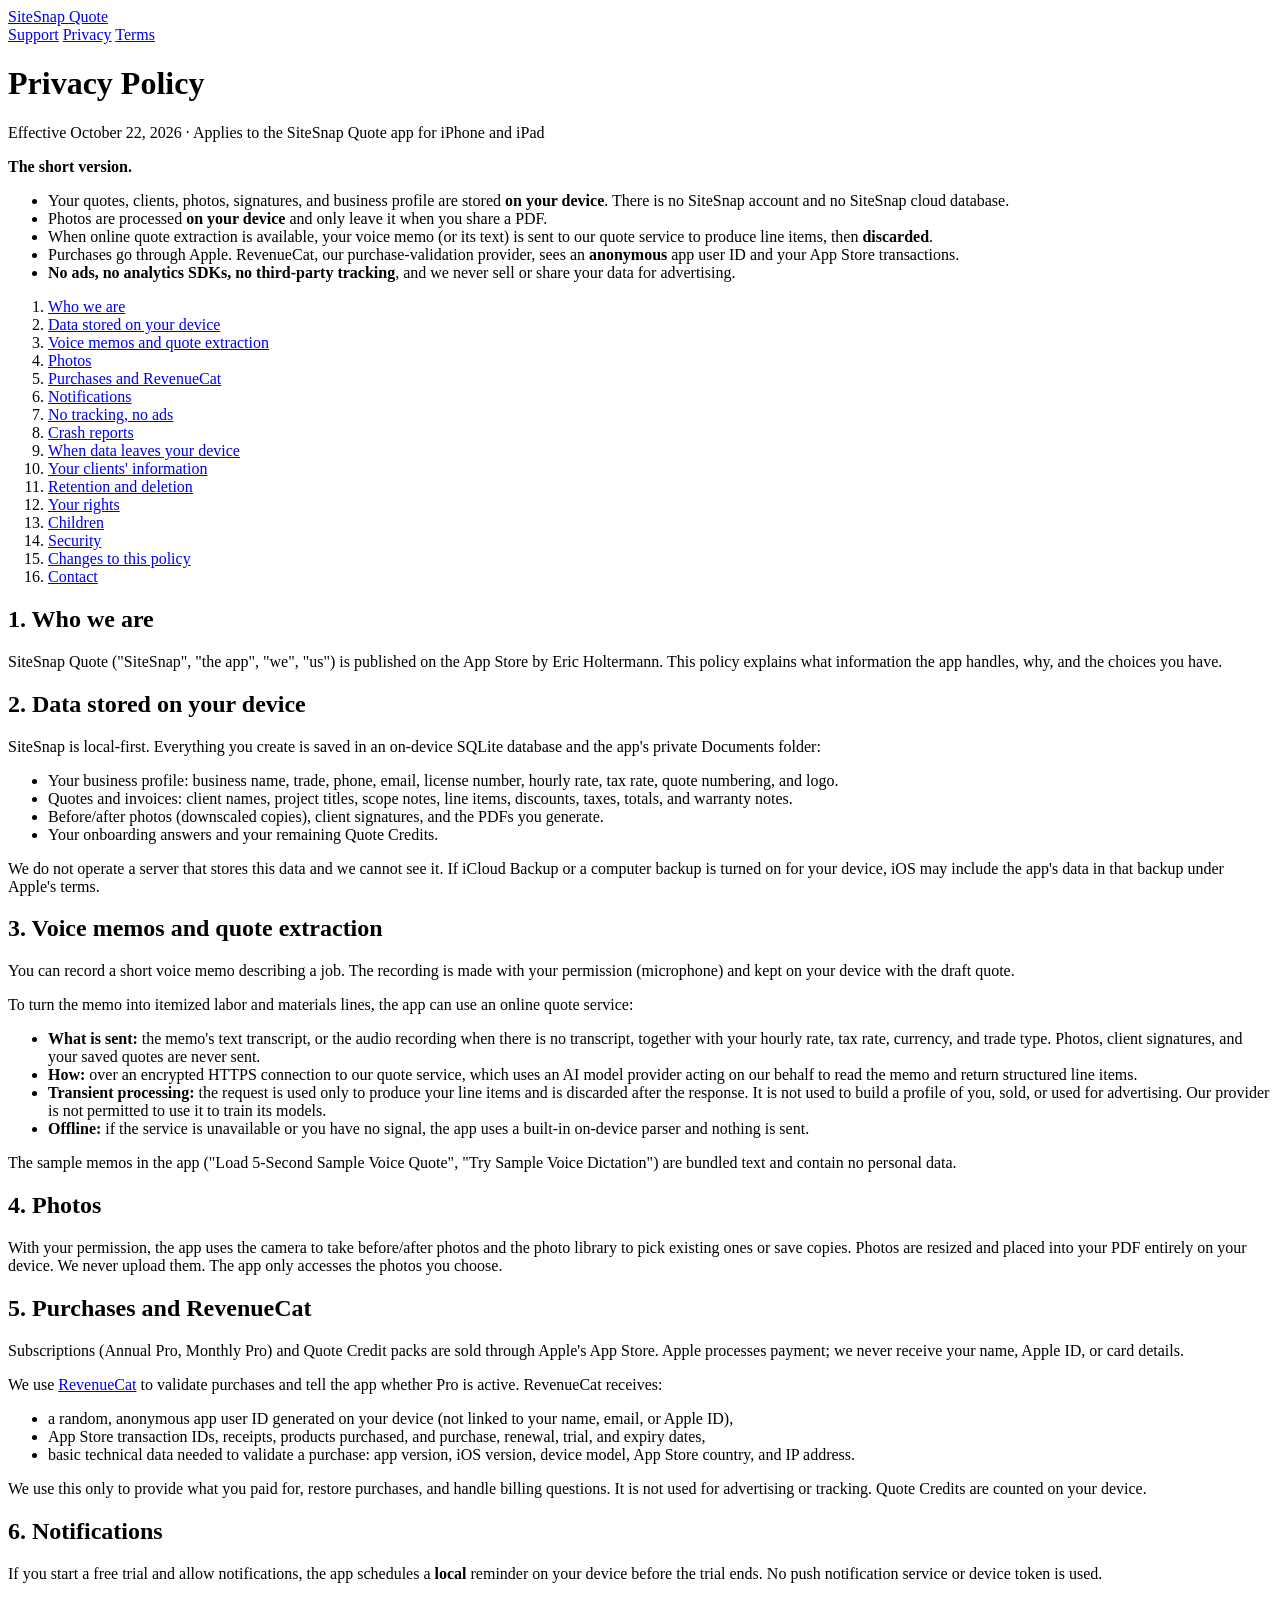
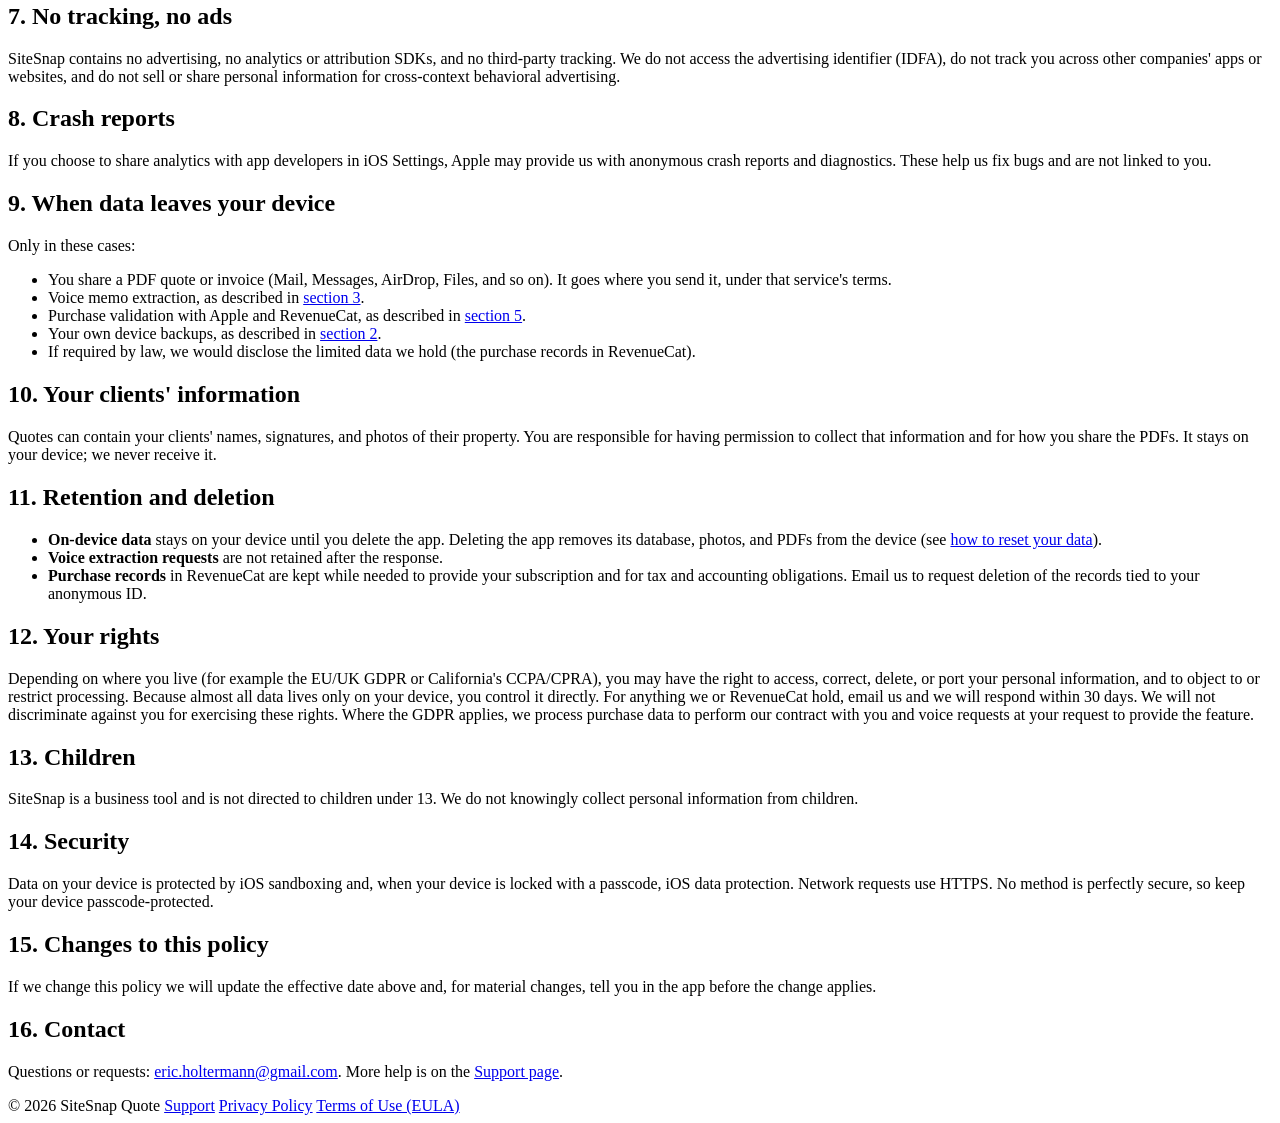
==== privacy.html @ cf305031 "Add files via upload" ====
<!doctype html>
<html lang="en">
<head>
  <meta charset="utf-8">
  <meta name="viewport" content="width=device-width, initial-scale=1, viewport-fit=cover">
  <title>Privacy Policy · SiteSnap Quote</title>
  <meta name="description" content="How SiteSnap Quote handles your quotes, photos, voice memos, and purchases. Local-first, no tracking.">
  <link rel="stylesheet" href="style.css">
</head>
<body>
  <header class="top">
    <div class="wrap">
      <a class="brand" href="index.html">SiteSnap <span>Quote</span></a>
      <nav aria-label="Site">
        <a href="support.html">Support</a>
        <a href="privacy.html" aria-current="page">Privacy</a>
        <a href="terms.html">Terms</a>
      </nav>
    </div>
  </header>

  <main class="wrap">
    <h1>Privacy Policy</h1>
    <p class="meta">Effective October 22, 2026 · Applies to the SiteSnap Quote app for iPhone and iPad</p>

    <div class="card">
      <strong>The short version.</strong>
      <ul>
        <li>Your quotes, clients, photos, signatures, and business profile are stored <strong>on your device</strong>. There is no SiteSnap account and no SiteSnap cloud database.</li>
        <li>Photos are processed <strong>on your device</strong> and only leave it when you share a PDF.</li>
        <li>When online quote extraction is available, your voice memo (or its text) is sent to our quote service to produce line items, then <strong>discarded</strong>.</li>
        <li>Purchases go through Apple. RevenueCat, our purchase-validation provider, sees an <strong>anonymous</strong> app user ID and your App Store transactions.</li>
        <li><strong>No ads, no analytics SDKs, no third-party tracking</strong>, and we never sell or share your data for advertising.</li>
      </ul>
    </div>

    <nav class="card toc" aria-label="Contents">
      <ol>
        <li><a href="#who">Who we are</a></li>
        <li><a href="#device">Data stored on your device</a></li>
        <li><a href="#voice">Voice memos and quote extraction</a></li>
        <li><a href="#photos">Photos</a></li>
        <li><a href="#purchases">Purchases and RevenueCat</a></li>
        <li><a href="#notifications">Notifications</a></li>
        <li><a href="#tracking">No tracking, no ads</a></li>
        <li><a href="#crash">Crash reports</a></li>
        <li><a href="#sharing">When data leaves your device</a></li>
        <li><a href="#clients">Your clients' information</a></li>
        <li><a href="#retention">Retention and deletion</a></li>
        <li><a href="#rights">Your rights</a></li>
        <li><a href="#children">Children</a></li>
        <li><a href="#security">Security</a></li>
        <li><a href="#changes">Changes to this policy</a></li>
        <li><a href="#contact">Contact</a></li>
      </ol>
    </nav>

    <h2 id="who">1. Who we are</h2>
    <p>SiteSnap Quote ("SiteSnap", "the app", "we", "us") is published on the App Store by Eric Holtermann. This policy explains what information the app handles, why, and the choices you have.</p>

    <h2 id="device">2. Data stored on your device</h2>
    <p>SiteSnap is local-first. Everything you create is saved in an on-device SQLite database and the app's private Documents folder:</p>
    <ul>
      <li>Your business profile: business name, trade, phone, email, license number, hourly rate, tax rate, quote numbering, and logo.</li>
      <li>Quotes and invoices: client names, project titles, scope notes, line items, discounts, taxes, totals, and warranty notes.</li>
      <li>Before/after photos (downscaled copies), client signatures, and the PDFs you generate.</li>
      <li>Your onboarding answers and your remaining Quote Credits.</li>
    </ul>
    <p>We do not operate a server that stores this data and we cannot see it. If iCloud Backup or a computer backup is turned on for your device, iOS may include the app's data in that backup under Apple's terms.</p>

    <h2 id="voice">3. Voice memos and quote extraction</h2>
    <p>You can record a short voice memo describing a job. The recording is made with your permission (microphone) and kept on your device with the draft quote.</p>
    <p>To turn the memo into itemized labor and materials lines, the app can use an online quote service:</p>
    <ul>
      <li><strong>What is sent:</strong> the memo's text transcript, or the audio recording when there is no transcript, together with your hourly rate, tax rate, currency, and trade type. Photos, client signatures, and your saved quotes are never sent.</li>
      <li><strong>How:</strong> over an encrypted HTTPS connection to our quote service, which uses an AI model provider acting on our behalf to read the memo and return structured line items.</li>
      <li><strong>Transient processing:</strong> the request is used only to produce your line items and is discarded after the response. It is not used to build a profile of you, sold, or used for advertising. Our provider is not permitted to use it to train its models.</li>
      <li><strong>Offline:</strong> if the service is unavailable or you have no signal, the app uses a built-in on-device parser and nothing is sent.</li>
    </ul>
    <p>The sample memos in the app ("Load 5-Second Sample Voice Quote", "Try Sample Voice Dictation") are bundled text and contain no personal data.</p>

    <h2 id="photos">4. Photos</h2>
    <p>With your permission, the app uses the camera to take before/after photos and the photo library to pick existing ones or save copies. Photos are resized and placed into your PDF entirely on your device. We never upload them. The app only accesses the photos you choose.</p>

    <h2 id="purchases">5. Purchases and RevenueCat</h2>
    <p>Subscriptions (Annual Pro, Monthly Pro) and Quote Credit packs are sold through Apple's App Store. Apple processes payment; we never receive your name, Apple ID, or card details.</p>
    <p>We use <a href="https://www.revenuecat.com/privacy">RevenueCat</a> to validate purchases and tell the app whether Pro is active. RevenueCat receives:</p>
    <ul>
      <li>a random, anonymous app user ID generated on your device (not linked to your name, email, or Apple ID),</li>
      <li>App Store transaction IDs, receipts, products purchased, and purchase, renewal, trial, and expiry dates,</li>
      <li>basic technical data needed to validate a purchase: app version, iOS version, device model, App Store country, and IP address.</li>
    </ul>
    <p>We use this only to provide what you paid for, restore purchases, and handle billing questions. It is not used for advertising or tracking. Quote Credits are counted on your device.</p>

    <h2 id="notifications">6. Notifications</h2>
    <p>If you start a free trial and allow notifications, the app schedules a <strong>local</strong> reminder on your device before the trial ends. No push notification service or device token is used.</p>

    <h2 id="tracking">7. No tracking, no ads</h2>
    <p>SiteSnap contains no advertising, no analytics or attribution SDKs, and no third-party tracking. We do not access the advertising identifier (IDFA), do not track you across other companies' apps or websites, and do not sell or share personal information for cross-context behavioral advertising.</p>

    <h2 id="crash">8. Crash reports</h2>
    <p>If you choose to share analytics with app developers in iOS Settings, Apple may provide us with anonymous crash reports and diagnostics. These help us fix bugs and are not linked to you.</p>

    <h2 id="sharing">9. When data leaves your device</h2>
    <p>Only in these cases:</p>
    <ul>
      <li>You share a PDF quote or invoice (Mail, Messages, AirDrop, Files, and so on). It goes where you send it, under that service's terms.</li>
      <li>Voice memo extraction, as described in <a href="#voice">section 3</a>.</li>
      <li>Purchase validation with Apple and RevenueCat, as described in <a href="#purchases">section 5</a>.</li>
      <li>Your own device backups, as described in <a href="#device">section 2</a>.</li>
      <li>If required by law, we would disclose the limited data we hold (the purchase records in RevenueCat).</li>
    </ul>

    <h2 id="clients">10. Your clients' information</h2>
    <p>Quotes can contain your clients' names, signatures, and photos of their property. You are responsible for having permission to collect that information and for how you share the PDFs. It stays on your device; we never receive it.</p>

    <h2 id="retention">11. Retention and deletion</h2>
    <ul>
      <li><strong>On-device data</strong> stays on your device until you delete the app. Deleting the app removes its database, photos, and PDFs from the device (see <a href="support.html#reset">how to reset your data</a>).</li>
      <li><strong>Voice extraction requests</strong> are not retained after the response.</li>
      <li><strong>Purchase records</strong> in RevenueCat are kept while needed to provide your subscription and for tax and accounting obligations. Email us to request deletion of the records tied to your anonymous ID.</li>
    </ul>

    <h2 id="rights">12. Your rights</h2>
    <p>Depending on where you live (for example the EU/UK GDPR or California's CCPA/CPRA), you may have the right to access, correct, delete, or port your personal information, and to object to or restrict processing. Because almost all data lives only on your device, you control it directly. For anything we or RevenueCat hold, email us and we will respond within 30 days. We will not discriminate against you for exercising these rights. Where the GDPR applies, we process purchase data to perform our contract with you and voice requests at your request to provide the feature.</p>

    <h2 id="children">13. Children</h2>
    <p>SiteSnap is a business tool and is not directed to children under 13. We do not knowingly collect personal information from children.</p>

    <h2 id="security">14. Security</h2>
    <p>Data on your device is protected by iOS sandboxing and, when your device is locked with a passcode, iOS data protection. Network requests use HTTPS. No method is perfectly secure, so keep your device passcode-protected.</p>

    <h2 id="changes">15. Changes to this policy</h2>
    <p>If we change this policy we will update the effective date above and, for material changes, tell you in the app before the change applies.</p>

    <h2 id="contact">16. Contact</h2>
    <p>Questions or requests: <a href="mailto:eric.holtermann@gmail.com">eric.holtermann@gmail.com</a>. More help is on the <a href="support.html">Support page</a>.</p>
  </main>

  <footer>
    <div class="wrap links">
      <span>© 2026 SiteSnap Quote</span>
      <a href="support.html">Support</a>
      <a href="privacy.html">Privacy Policy</a>
      <a href="terms.html">Terms of Use (EULA)</a>
    </div>
  </footer>
</body>
</html>
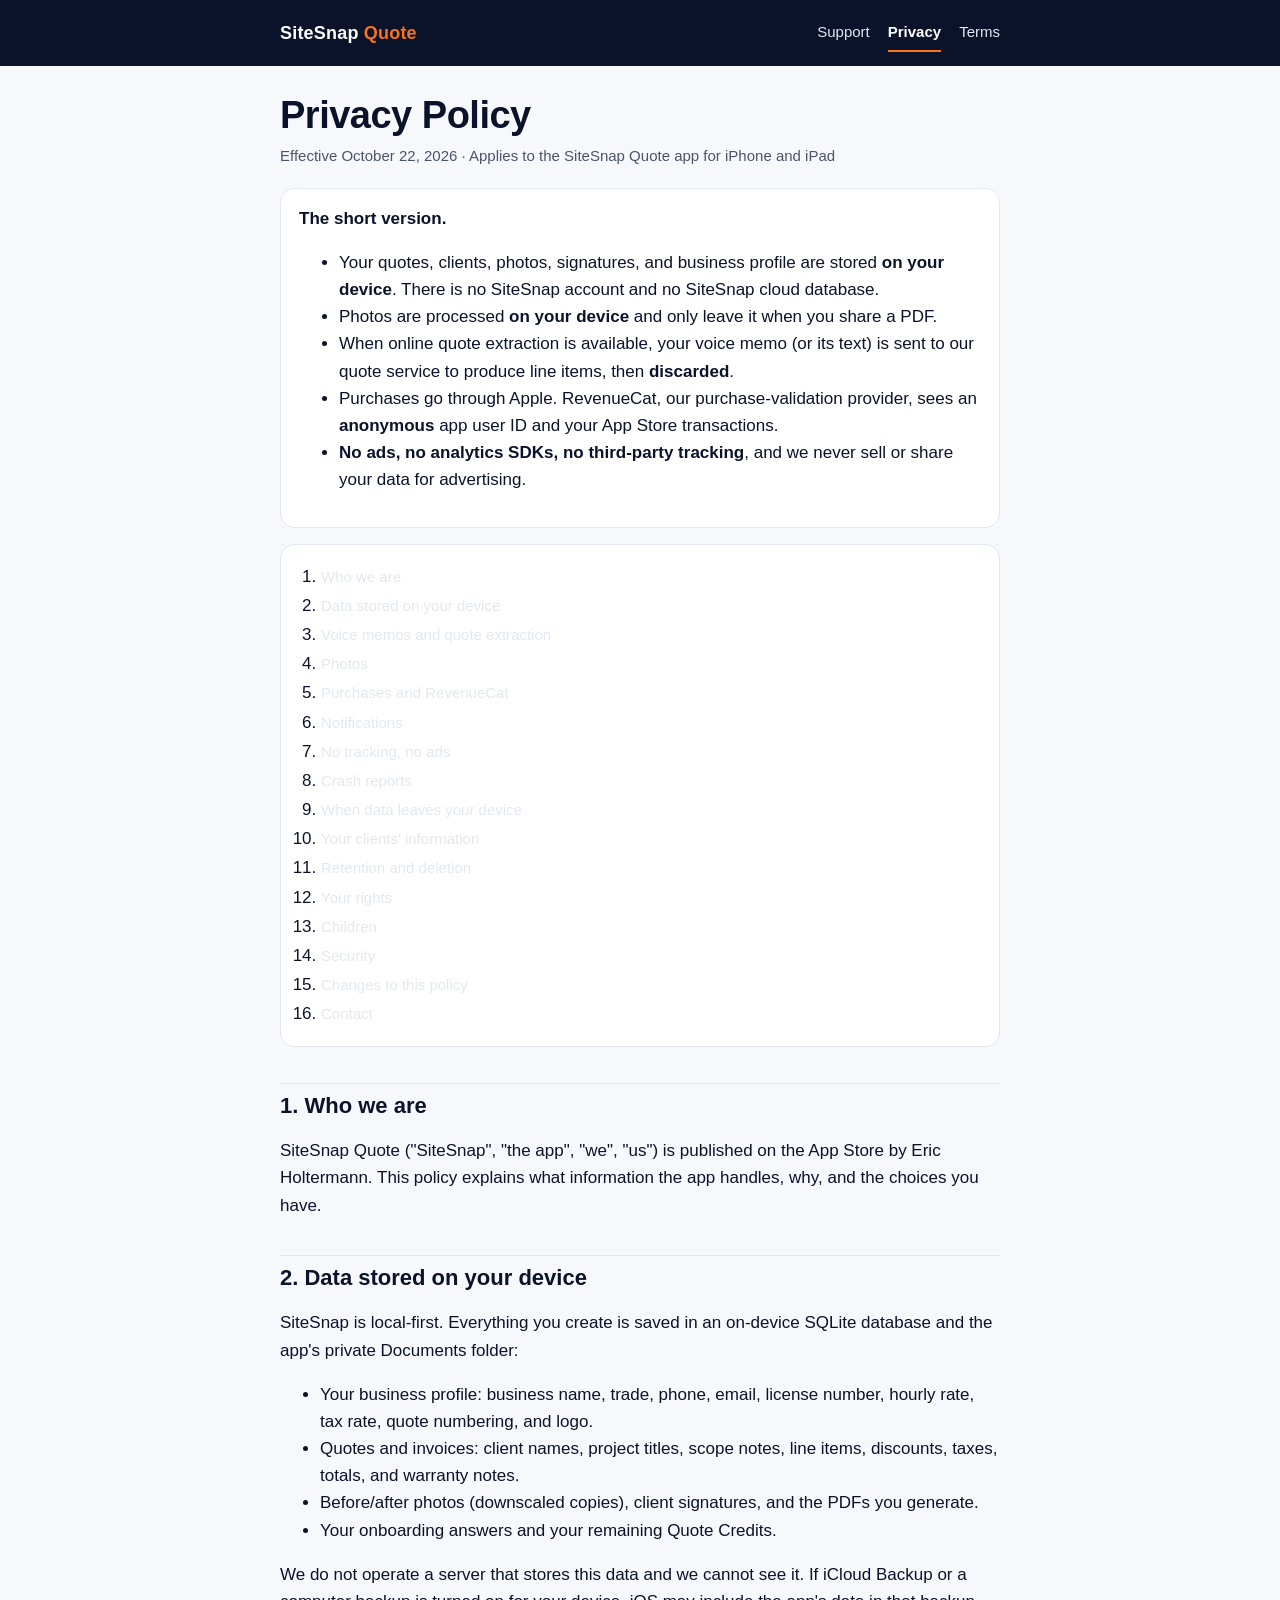
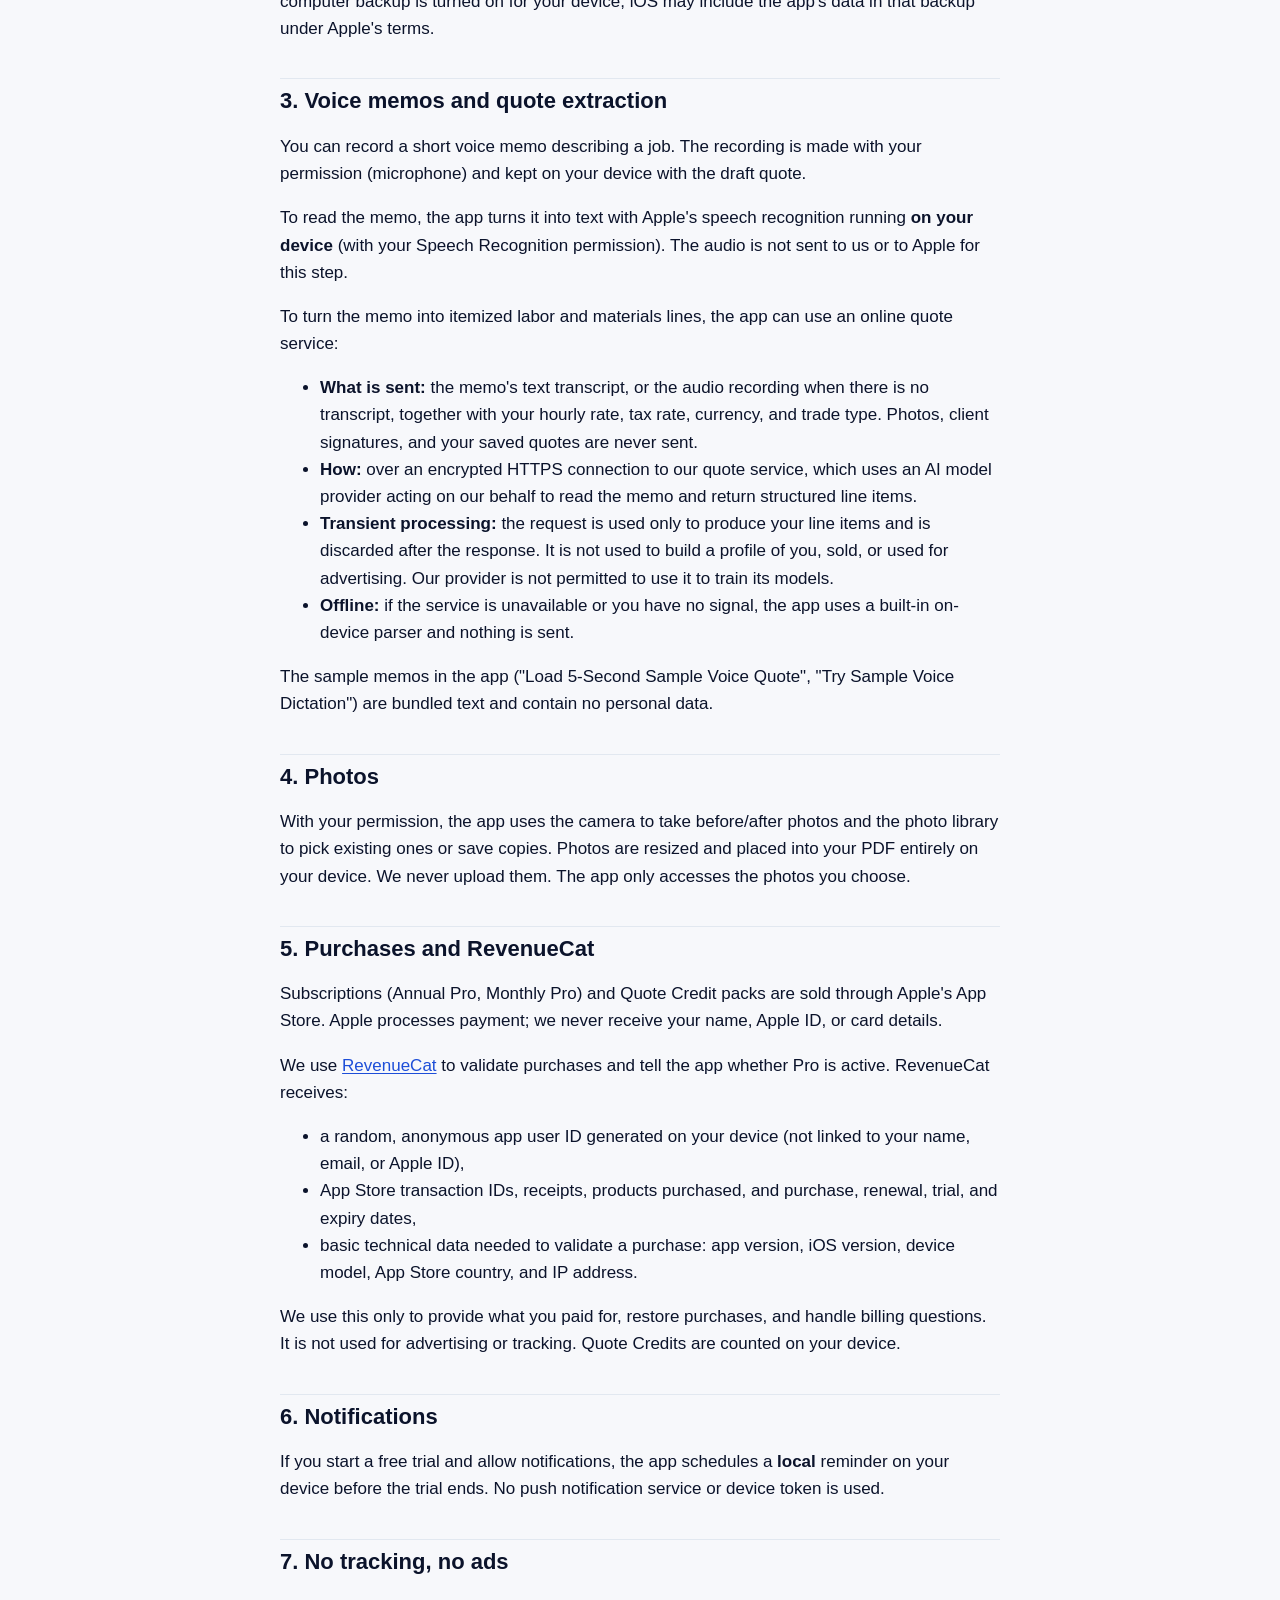
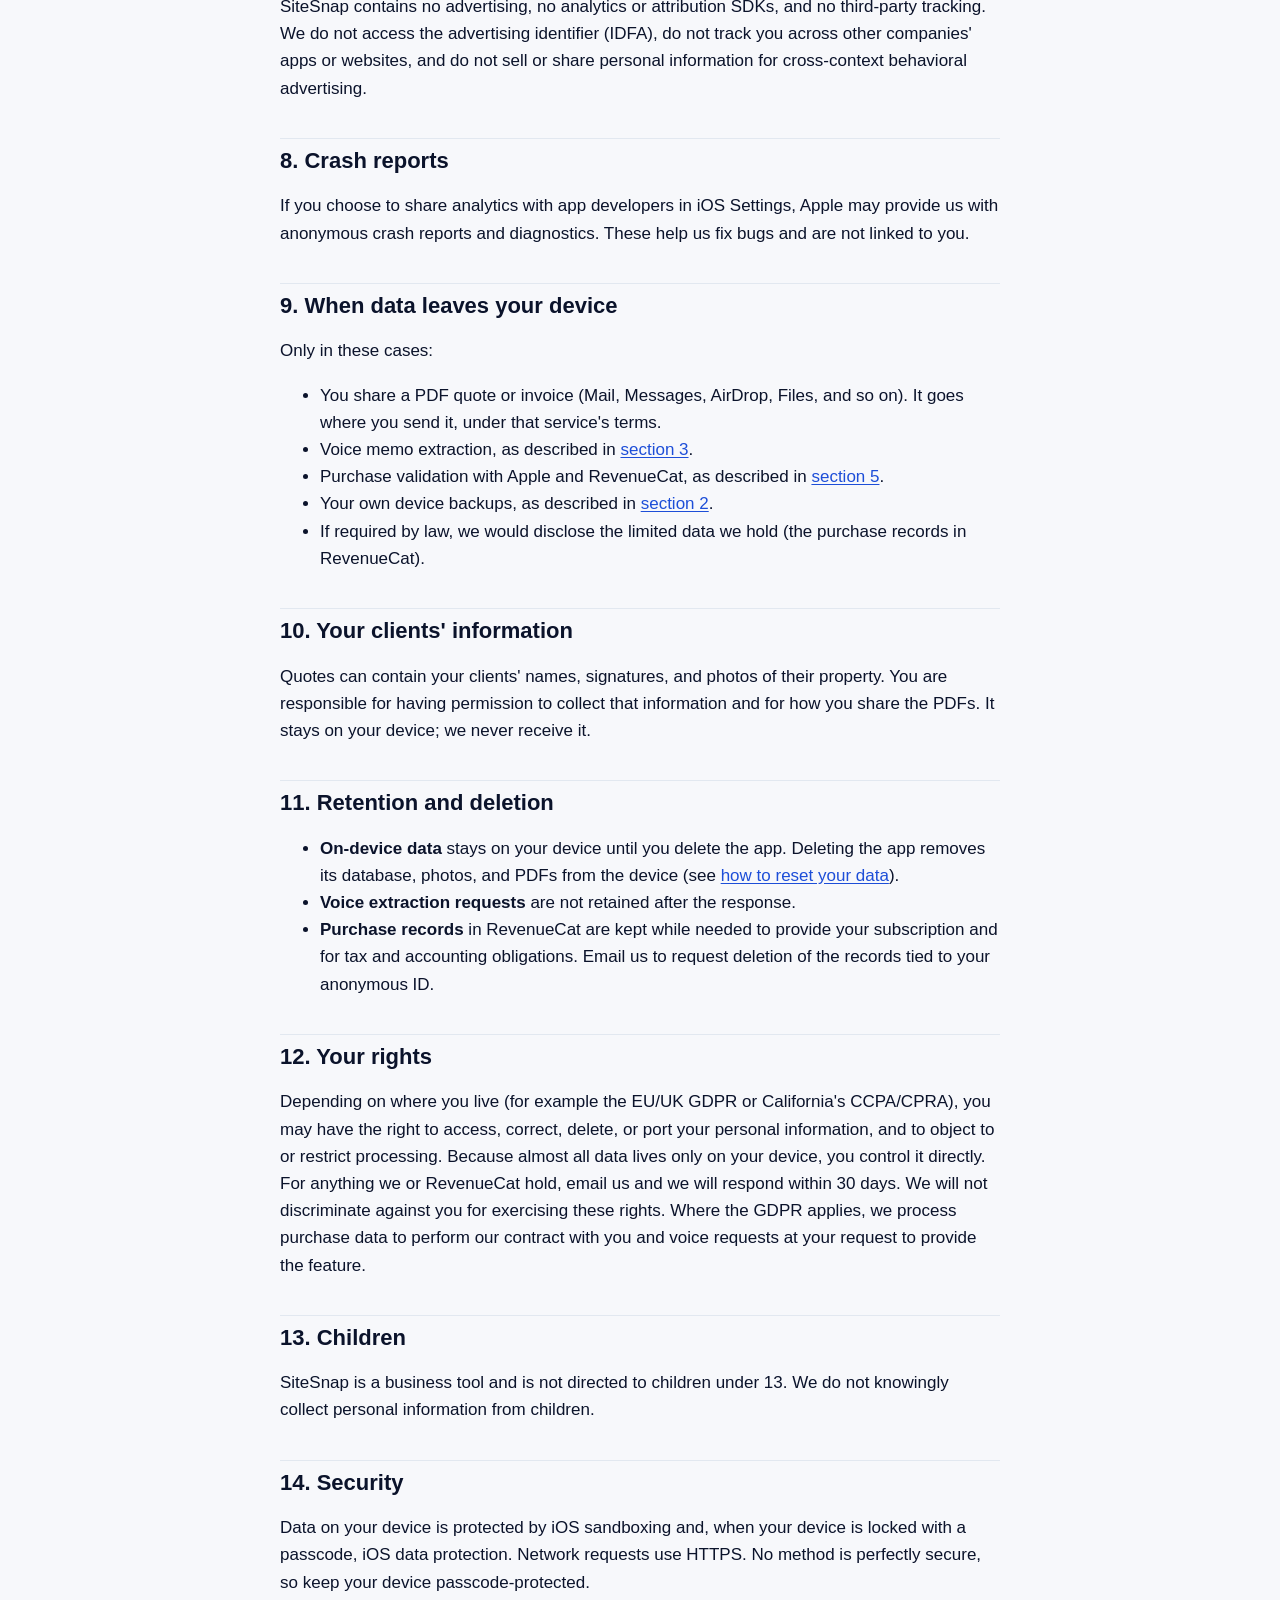
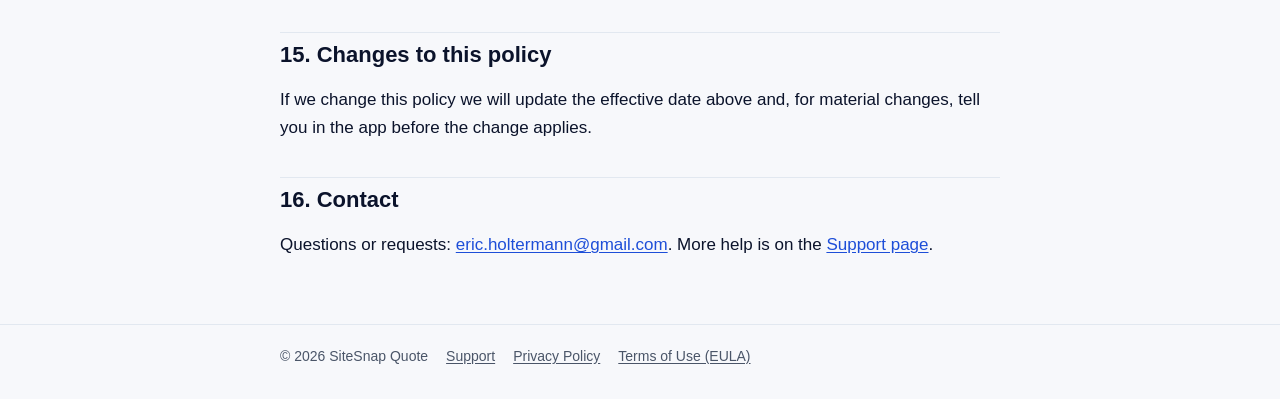
==== commit c51e3a65: "Privacy: voice memos are transcribed on device Co-Authored-By: Claude Opus 5.5 (1M context) <noreply" ====
--- a/privacy.html
+++ b/privacy.html
@@ -70,6 +70,7 @@
 
     <h2 id="voice">3. Voice memos and quote extraction</h2>
     <p>You can record a short voice memo describing a job. The recording is made with your permission (microphone) and kept on your device with the draft quote.</p>
+    <p>To read the memo, the app turns it into text with Apple's speech recognition running <strong>on your device</strong> (with your Speech Recognition permission). The audio is not sent to us or to Apple for this step.</p>
     <p>To turn the memo into itemized labor and materials lines, the app can use an online quote service:</p>
     <ul>
       <li><strong>What is sent:</strong> the memo's text transcript, or the audio recording when there is no transcript, together with your hourly rate, tax rate, currency, and trade type. Photos, client signatures, and your saved quotes are never sent.</li>
--- a/style.css
+++ b/style.css
@@ -0,0 +1,93 @@
+/* SiteSnap Quote legal & support site. Plain CSS, no build step, no trackers. */
+:root {
+  --bg: #f7f8fb;
+  --surface: #ffffff;
+  --ink: #0b132b;
+  --muted: #4a5568;
+  --line: #e2e8f0;
+  --brand: #f97316;
+  --brand-ink: #c2410c;
+  --link: #1d4ed8;
+  --note-bg: #fff7ed;
+  --note-line: #fdba74;
+  color-scheme: light dark;
+}
+@media (prefers-color-scheme: dark) {
+  :root {
+    --bg: #0b132b;
+    --surface: #111b3a;
+    --ink: #f1f5f9;
+    --muted: #b6c2d6;
+    --line: #26335c;
+    --brand: #fb923c;
+    --brand-ink: #fdba74;
+    --link: #93c5fd;
+    --note-bg: #2a1d12;
+    --note-line: #9a4b14;
+  }
+}
+* { box-sizing: border-box; }
+html { -webkit-text-size-adjust: 100%; }
+body {
+  margin: 0;
+  background: var(--bg);
+  color: var(--ink);
+  font: 17px/1.6 -apple-system, BlinkMacSystemFont, "SF Pro Text", "Segoe UI", Roboto, Helvetica, Arial, sans-serif;
+}
+a { color: var(--link); text-underline-offset: 2px; }
+a:focus-visible { outline: 3px solid var(--brand); outline-offset: 2px; border-radius: 4px; }
+.top {
+  background: var(--ink);
+  color: #fff;
+}
+@media (prefers-color-scheme: dark) { .top { background: #060b1a; } }
+.top .wrap { display: flex; flex-wrap: wrap; align-items: center; justify-content: space-between; gap: 8px 20px; padding-top: 14px; padding-bottom: 14px; }
+.brand { color: #fff; font-weight: 800; text-decoration: none; letter-spacing: 0.2px; font-size: 18px; }
+.brand span { color: var(--brand); }
+nav { display: flex; flex-wrap: wrap; gap: 4px 18px; }
+nav a { color: #e2e8f0; text-decoration: none; font-size: 15px; padding: 6px 0; }
+nav a[aria-current="page"] { color: #fff; font-weight: 700; border-bottom: 2px solid var(--brand); }
+.wrap { max-width: 760px; margin: 0 auto; padding-left: 20px; padding-right: 20px; }
+main.wrap { padding-top: 28px; padding-bottom: 48px; }
+h1 { font-size: clamp(28px, 6vw, 38px); line-height: 1.15; margin: 0 0 6px; letter-spacing: -0.5px; }
+h2 { font-size: 22px; line-height: 1.3; margin: 36px 0 8px; padding-top: 8px; border-top: 1px solid var(--line); }
+h3 { font-size: 18px; margin: 22px 0 4px; }
+p, li { color: var(--ink); }
+.meta { color: var(--muted); font-size: 15px; margin: 0 0 20px; }
+.lede { font-size: 19px; color: var(--muted); }
+.card {
+  background: var(--surface);
+  border: 1px solid var(--line);
+  border-radius: 14px;
+  padding: 16px 18px;
+  margin: 16px 0;
+}
+.note { background: var(--note-bg); border-color: var(--note-line); }
+.toc ol { margin: 0; padding-left: 22px; }
+.toc li { margin: 2px 0; }
+table { width: 100%; border-collapse: collapse; font-size: 15px; margin: 12px 0; }
+th, td { text-align: left; vertical-align: top; padding: 10px 8px; border-bottom: 1px solid var(--line); }
+th { color: var(--muted); font-weight: 700; }
+.table-scroll { overflow-x: auto; -webkit-overflow-scrolling: touch; }
+details { background: var(--surface); border: 1px solid var(--line); border-radius: 12px; margin: 10px 0; }
+summary { cursor: pointer; padding: 14px 16px; font-weight: 700; min-height: 44px; }
+details > div { padding: 0 16px 12px; }
+.button {
+  display: inline-block;
+  background: var(--brand);
+  color: #fff;
+  font-weight: 800;
+  text-decoration: none;
+  padding: 12px 20px;
+  border-radius: 12px;
+  min-height: 44px;
+}
+.links { display: flex; flex-wrap: wrap; gap: 10px 18px; }
+footer { border-top: 1px solid var(--line); color: var(--muted); font-size: 14px; }
+footer .wrap { padding-top: 20px; padding-bottom: 32px; }
+footer a { color: var(--muted); }
+@media print {
+  .top nav, footer { display: none; }
+  body { background: #fff; color: #000; }
+}
+.flush { margin-top: 0; }
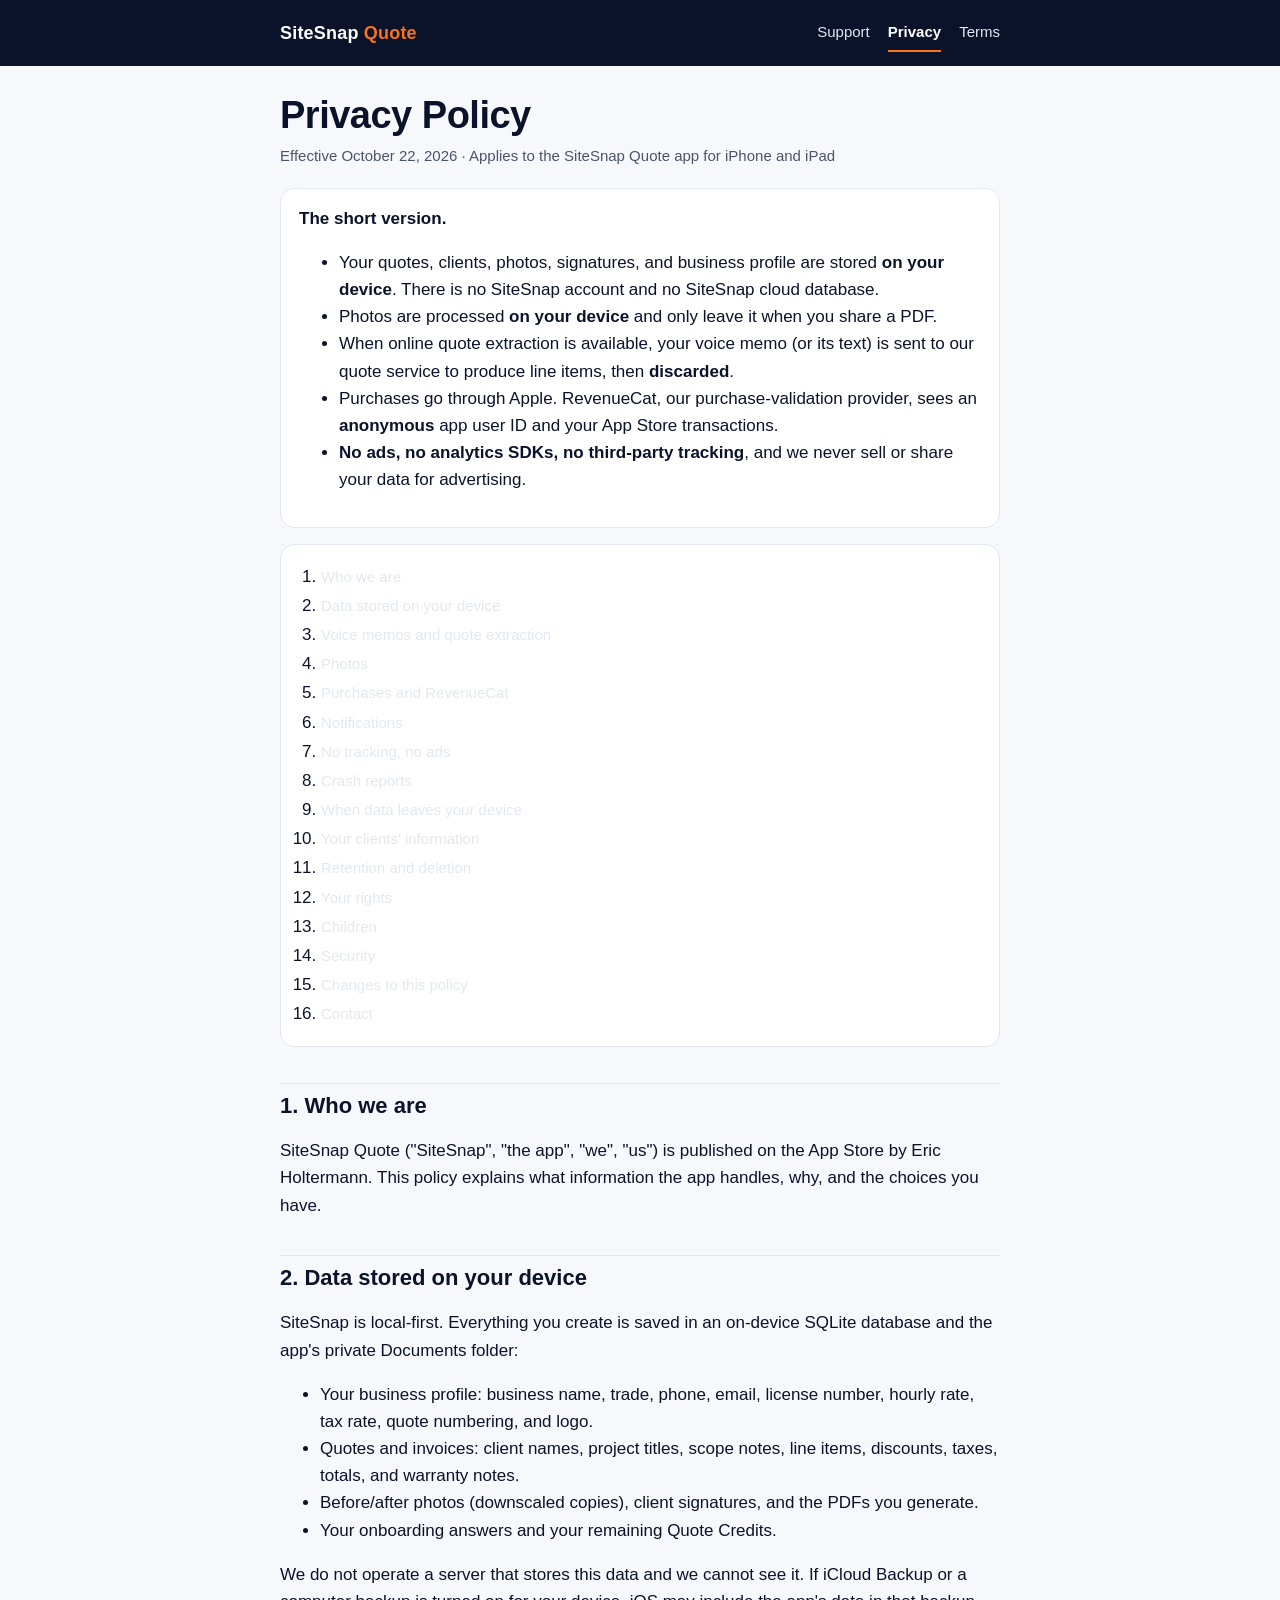
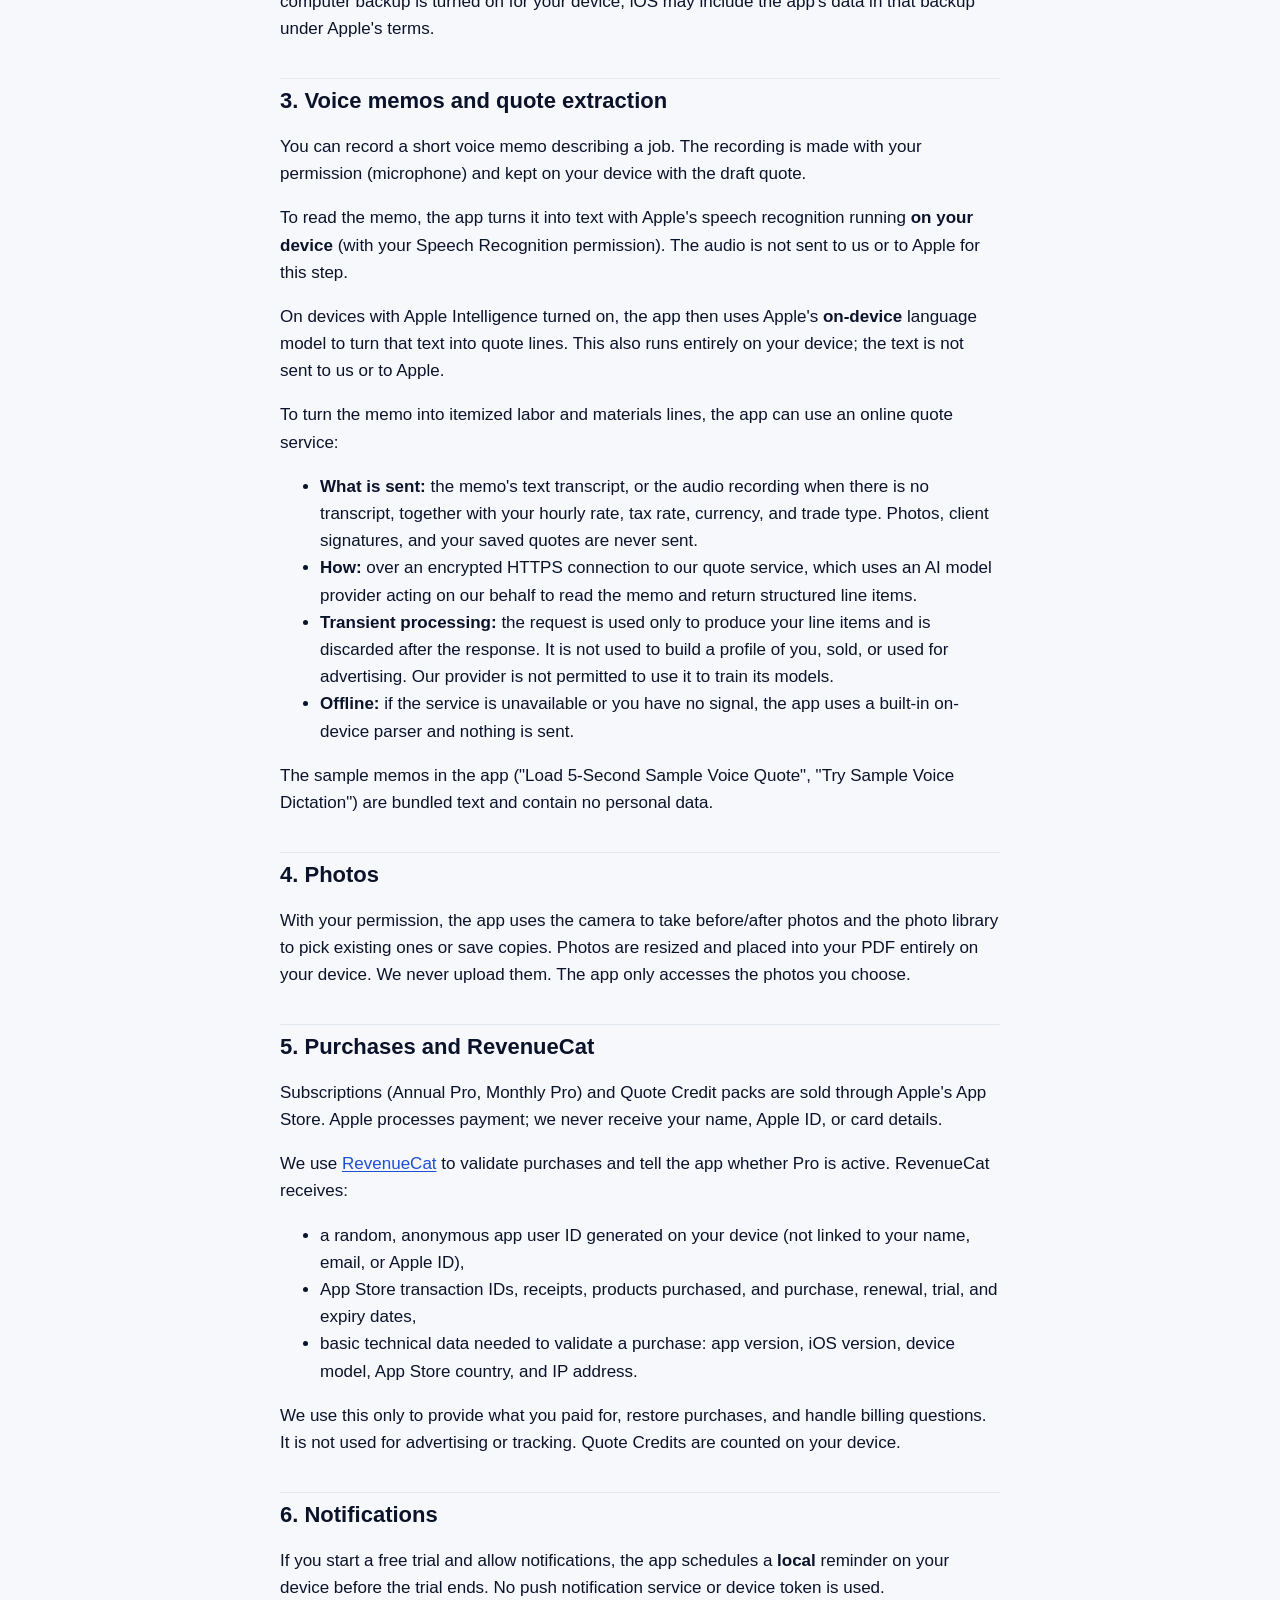
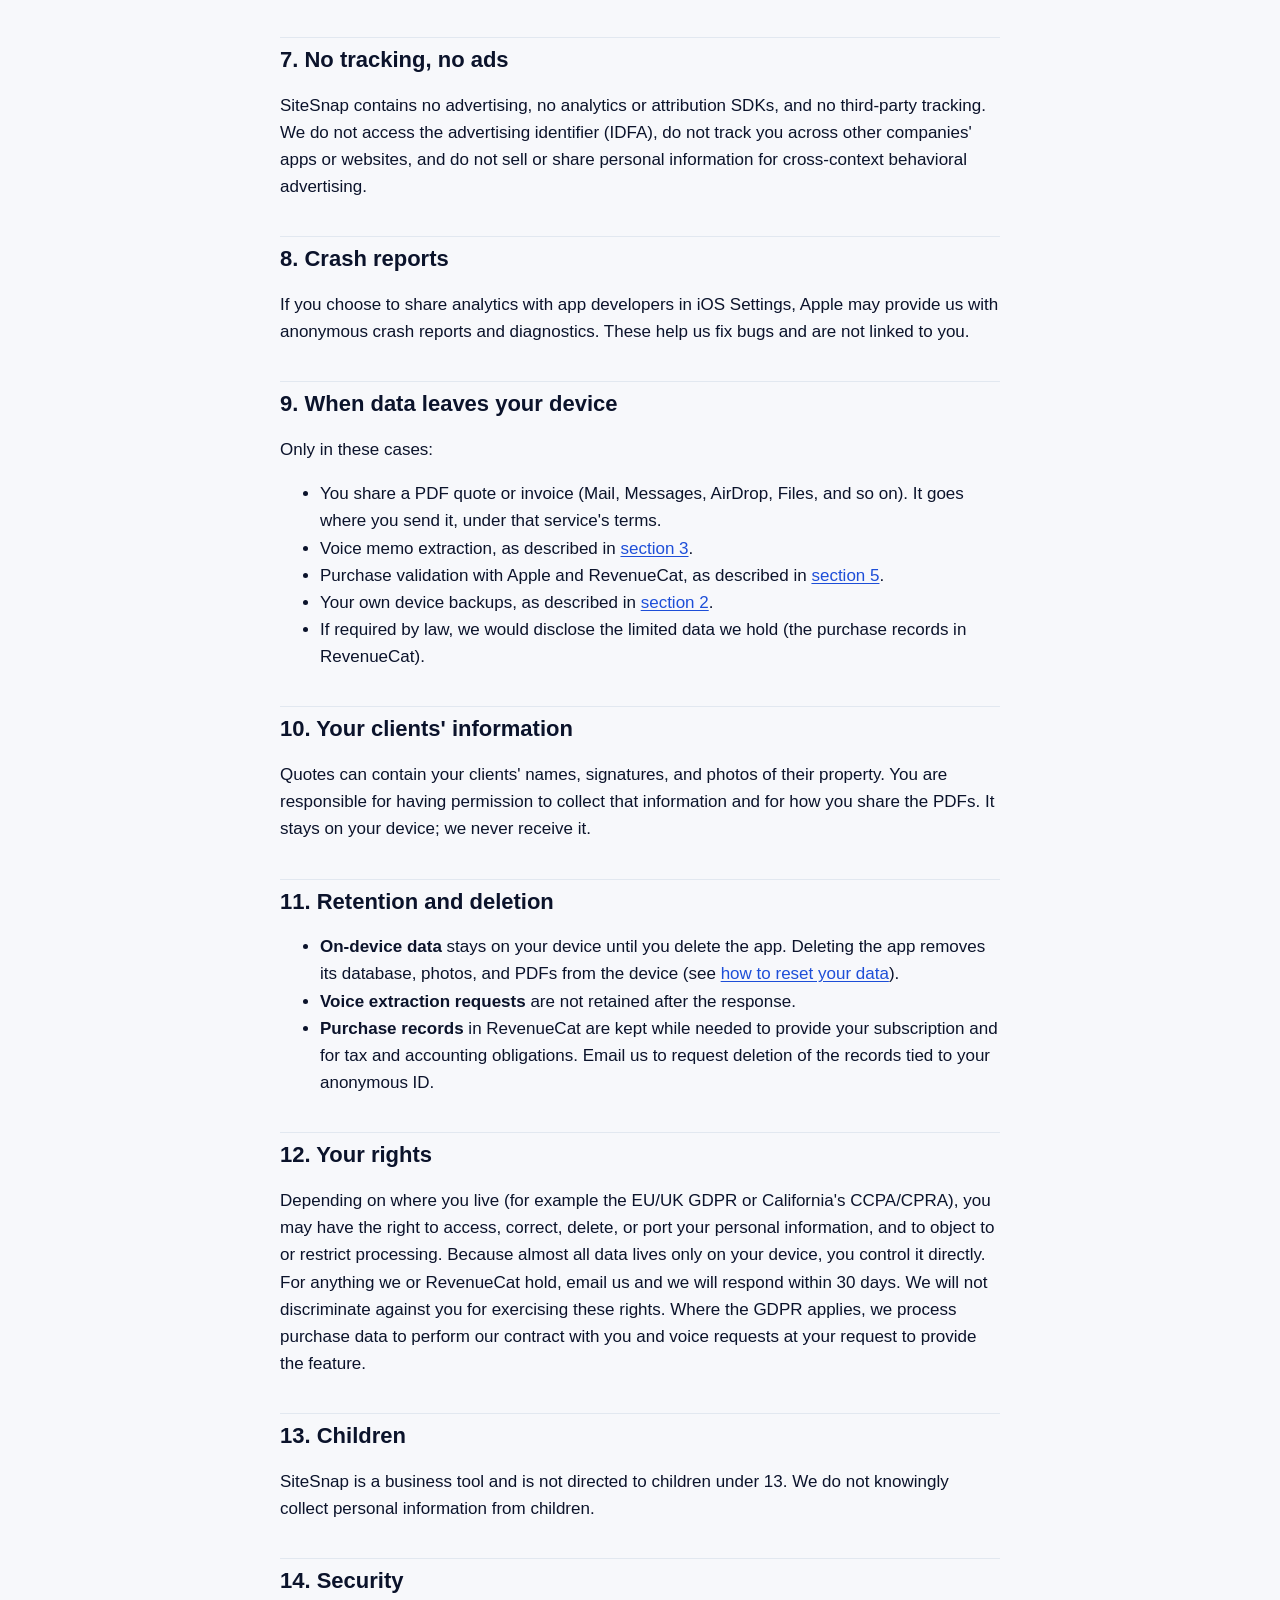
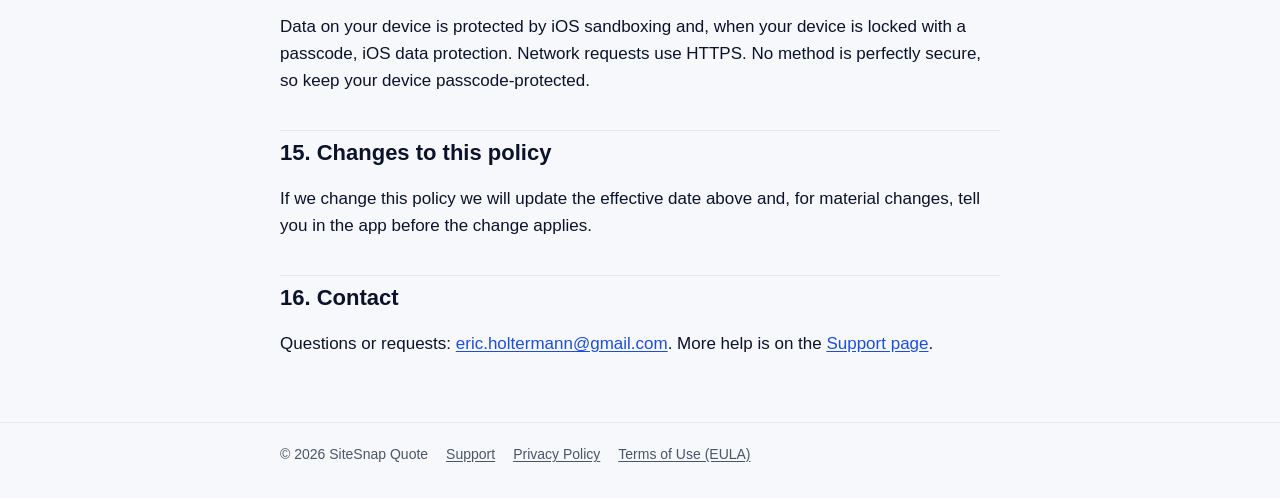
==== commit 77c8aa44: "Privacy: quote lines are read by Apple Intelligence on device Co-Authored-By: Claude Opus 5.5 (1M co" ====
--- a/privacy.html
+++ b/privacy.html
@@ -71,6 +71,7 @@
     <h2 id="voice">3. Voice memos and quote extraction</h2>
     <p>You can record a short voice memo describing a job. The recording is made with your permission (microphone) and kept on your device with the draft quote.</p>
     <p>To read the memo, the app turns it into text with Apple's speech recognition running <strong>on your device</strong> (with your Speech Recognition permission). The audio is not sent to us or to Apple for this step.</p>
+    <p>On devices with Apple Intelligence turned on, the app then uses Apple's <strong>on-device</strong> language model to turn that text into quote lines. This also runs entirely on your device; the text is not sent to us or to Apple.</p>
     <p>To turn the memo into itemized labor and materials lines, the app can use an online quote service:</p>
     <ul>
       <li><strong>What is sent:</strong> the memo's text transcript, or the audio recording when there is no transcript, together with your hourly rate, tax rate, currency, and trade type. Photos, client signatures, and your saved quotes are never sent.</li>
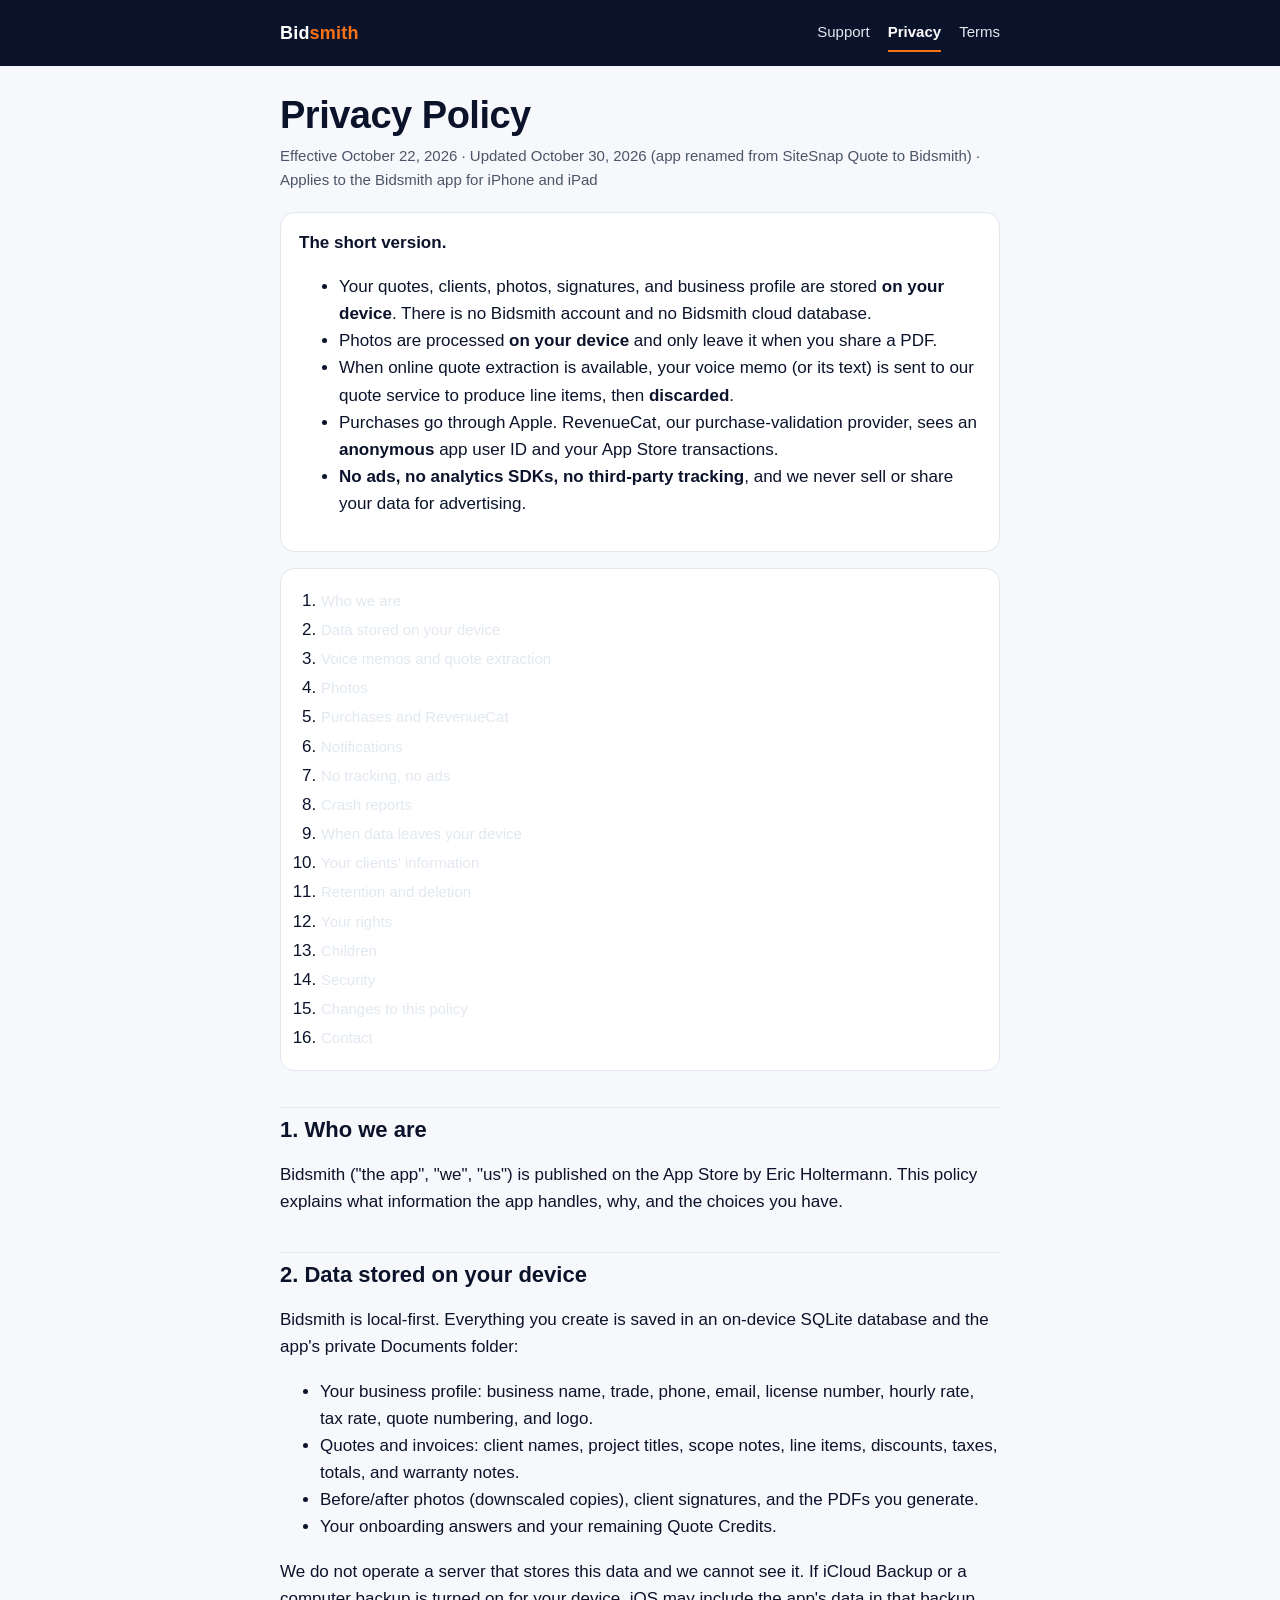
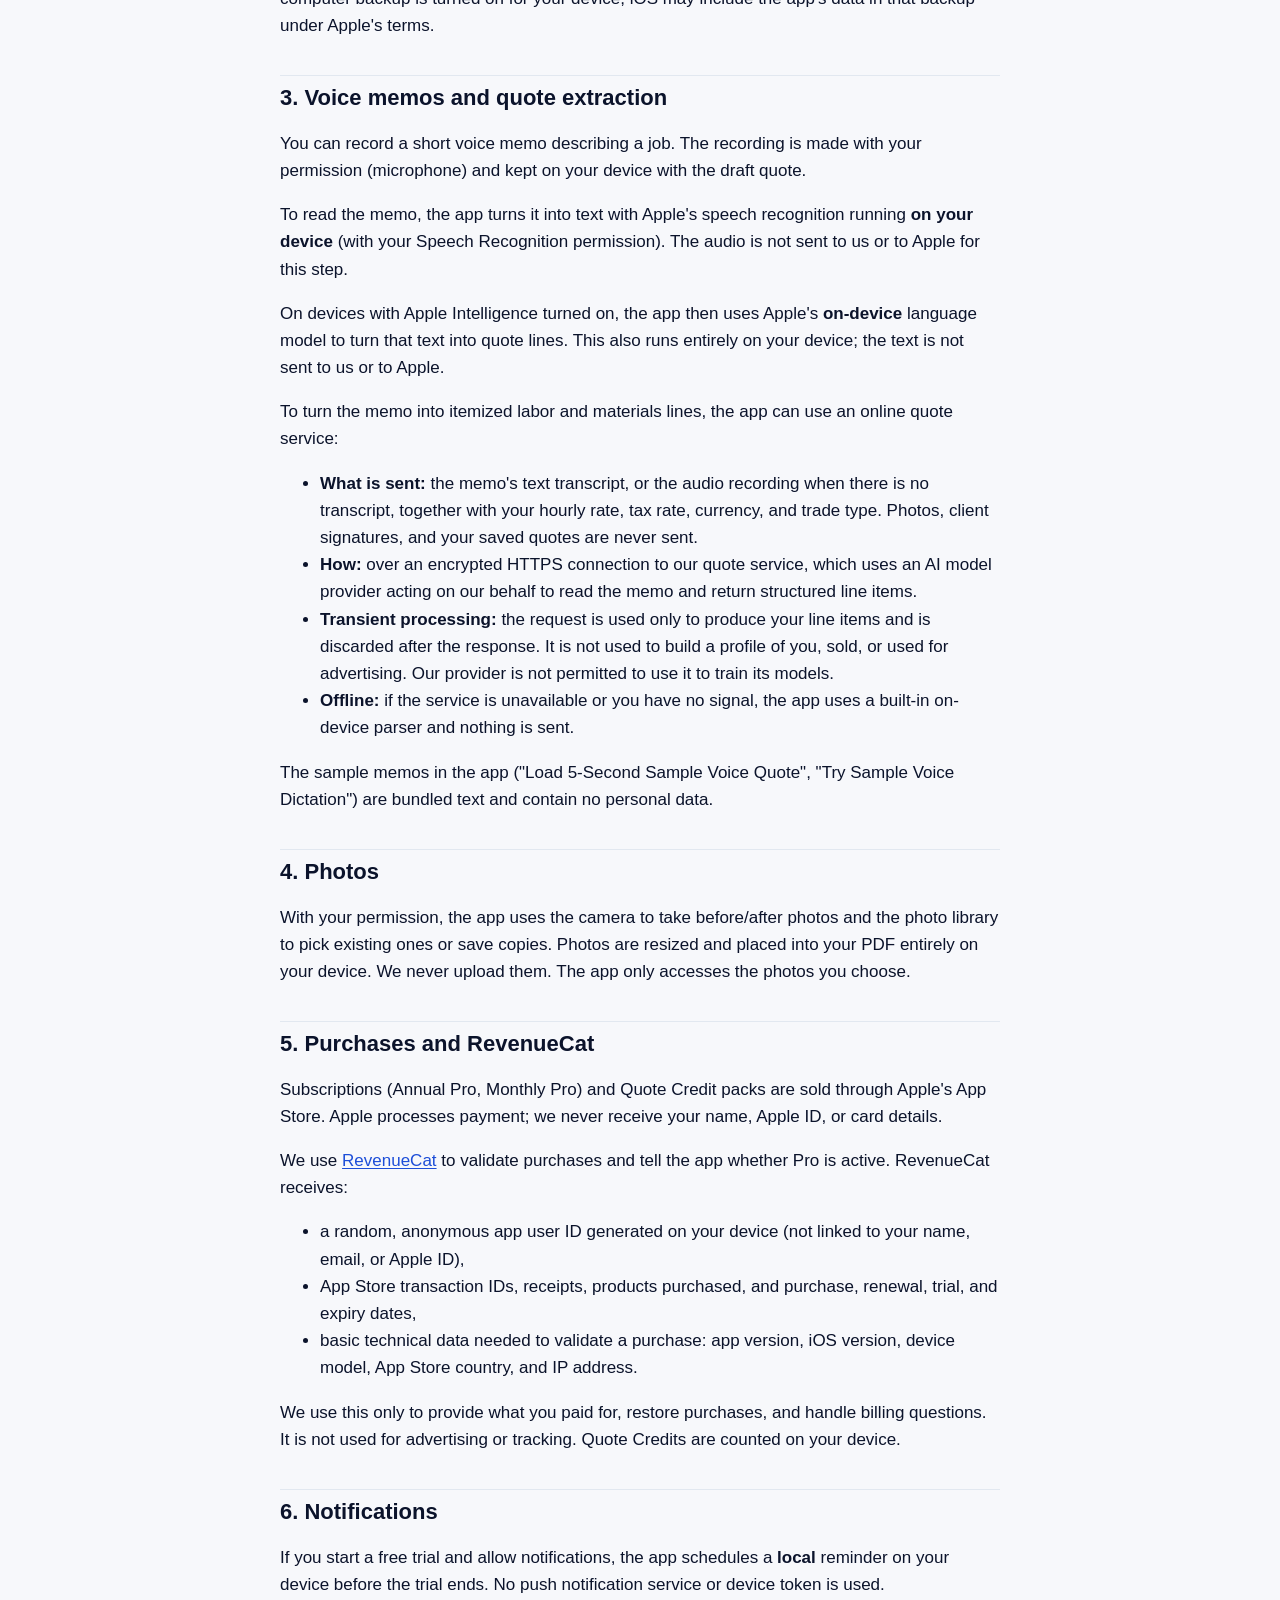
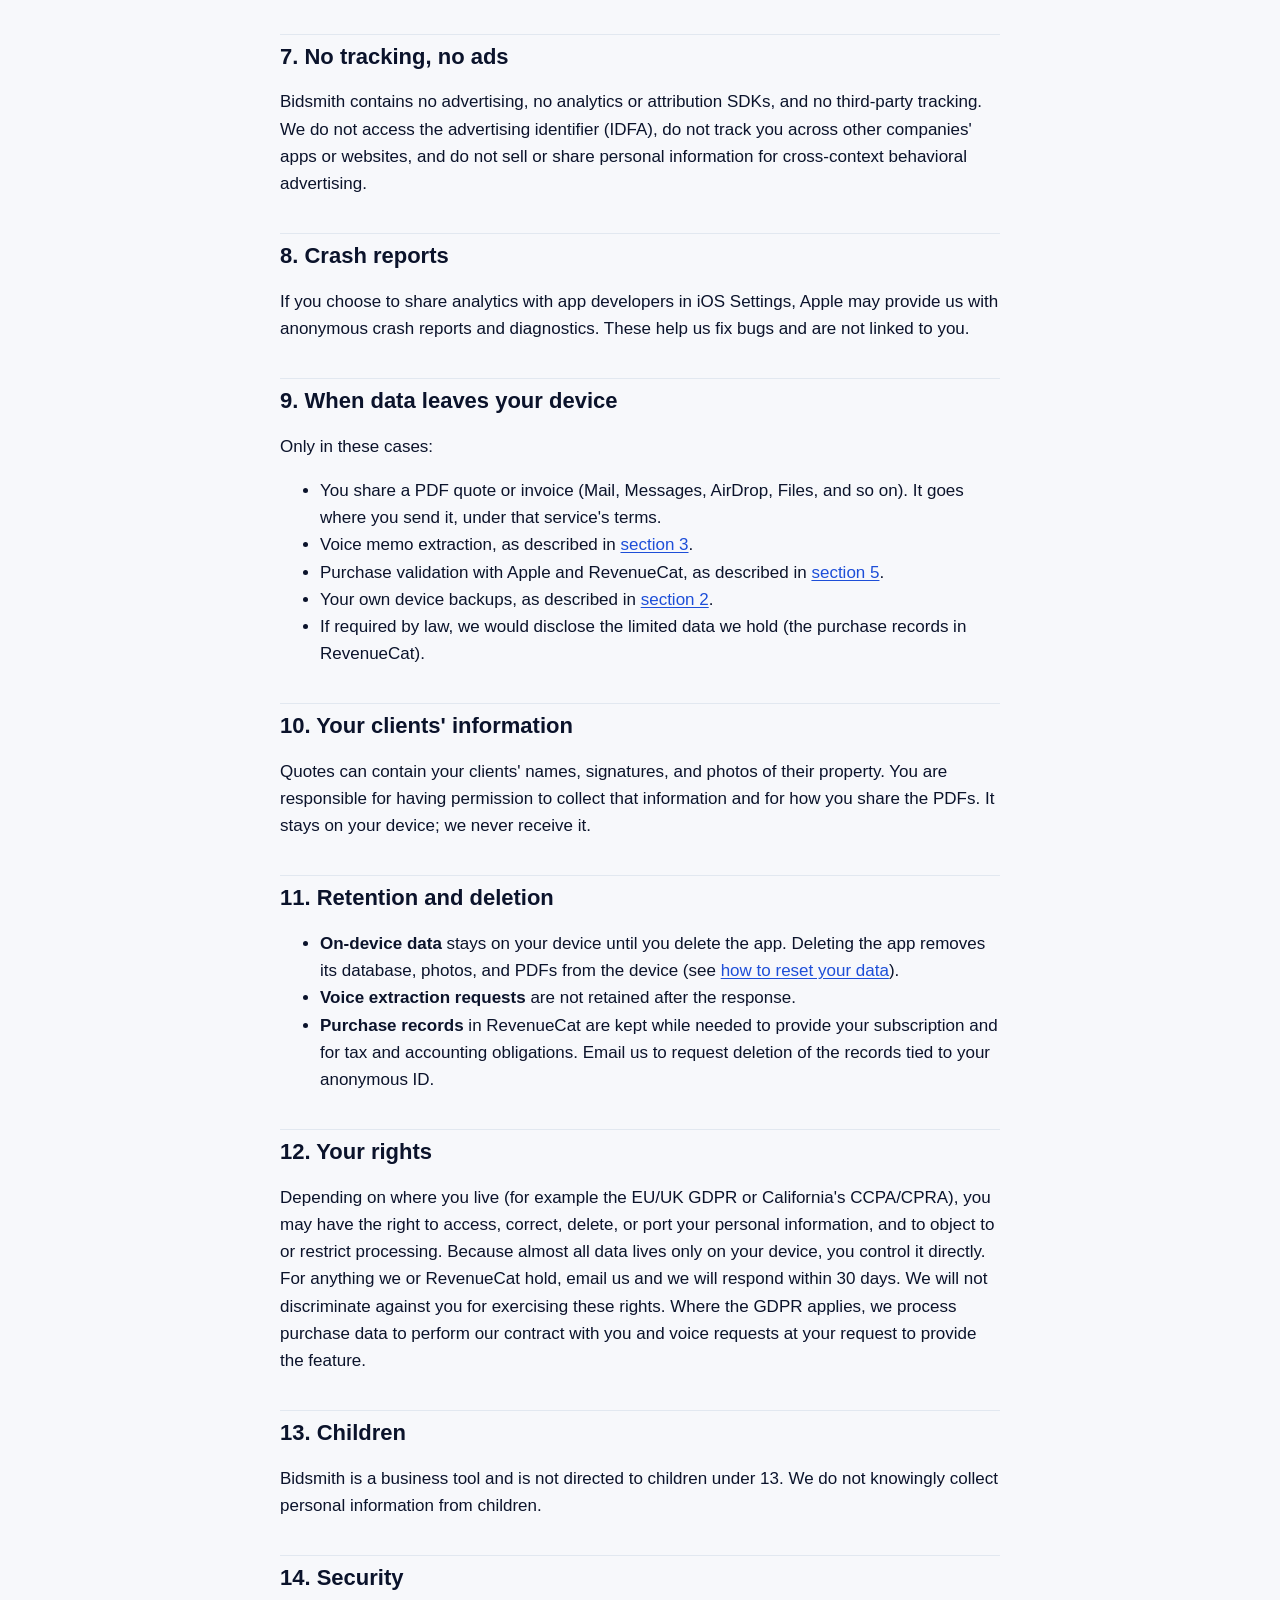
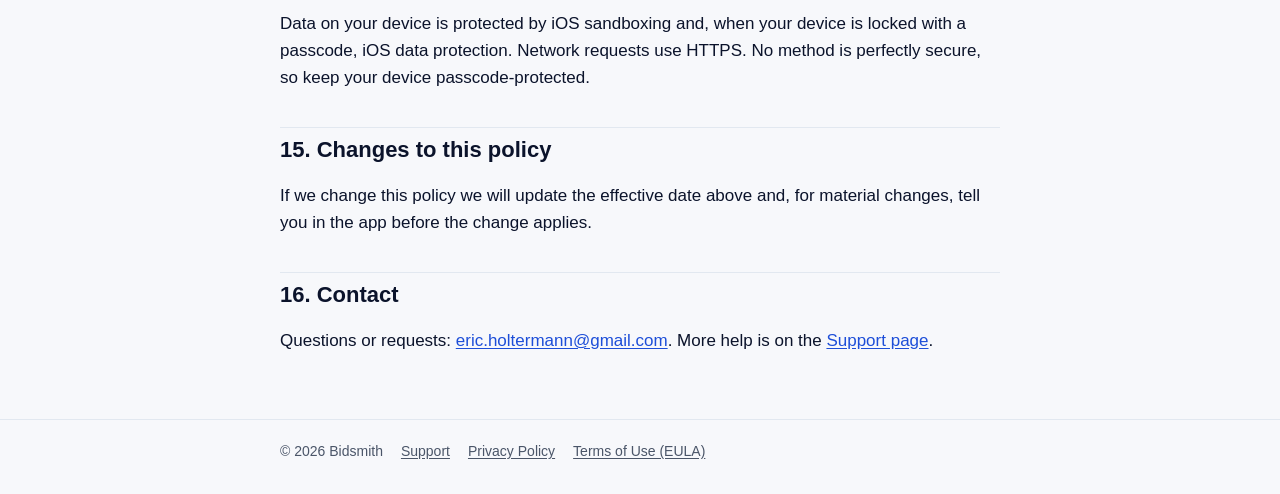
==== commit 9d40a8a5: "Rename the app to Bidsmith on the legal and support site Same text as docs/site in plunktu/sitesnap." ====
--- a/privacy.html
+++ b/privacy.html
@@ -3,14 +3,14 @@
 <head>
   <meta charset="utf-8">
   <meta name="viewport" content="width=device-width, initial-scale=1, viewport-fit=cover">
-  <title>Privacy Policy · SiteSnap Quote</title>
-  <meta name="description" content="How SiteSnap Quote handles your quotes, photos, voice memos, and purchases. Local-first, no tracking.">
+  <title>Privacy Policy · Bidsmith</title>
+  <meta name="description" content="How Bidsmith handles your quotes, photos, voice memos, and purchases. Local-first, no tracking.">
   <link rel="stylesheet" href="style.css">
 </head>
 <body>
   <header class="top">
     <div class="wrap">
-      <a class="brand" href="index.html">SiteSnap <span>Quote</span></a>
+      <a class="brand" href="index.html">Bid<span>smith</span></a>
       <nav aria-label="Site">
         <a href="support.html">Support</a>
         <a href="privacy.html" aria-current="page">Privacy</a>
@@ -21,12 +21,12 @@
 
   <main class="wrap">
     <h1>Privacy Policy</h1>
-    <p class="meta">Effective October 22, 2026 · Applies to the SiteSnap Quote app for iPhone and iPad</p>
+    <p class="meta">Effective October 22, 2026 · Updated October 30, 2026 (app renamed from SiteSnap Quote to Bidsmith) · Applies to the Bidsmith app for iPhone and iPad</p>
 
     <div class="card">
       <strong>The short version.</strong>
       <ul>
-        <li>Your quotes, clients, photos, signatures, and business profile are stored <strong>on your device</strong>. There is no SiteSnap account and no SiteSnap cloud database.</li>
+        <li>Your quotes, clients, photos, signatures, and business profile are stored <strong>on your device</strong>. There is no Bidsmith account and no Bidsmith cloud database.</li>
         <li>Photos are processed <strong>on your device</strong> and only leave it when you share a PDF.</li>
         <li>When online quote extraction is available, your voice memo (or its text) is sent to our quote service to produce line items, then <strong>discarded</strong>.</li>
         <li>Purchases go through Apple. RevenueCat, our purchase-validation provider, sees an <strong>anonymous</strong> app user ID and your App Store transactions.</li>
@@ -56,10 +56,10 @@
     </nav>
 
     <h2 id="who">1. Who we are</h2>
-    <p>SiteSnap Quote ("SiteSnap", "the app", "we", "us") is published on the App Store by Eric Holtermann. This policy explains what information the app handles, why, and the choices you have.</p>
+    <p>Bidsmith ("the app", "we", "us") is published on the App Store by Eric Holtermann. This policy explains what information the app handles, why, and the choices you have.</p>
 
     <h2 id="device">2. Data stored on your device</h2>
-    <p>SiteSnap is local-first. Everything you create is saved in an on-device SQLite database and the app's private Documents folder:</p>
+    <p>Bidsmith is local-first. Everything you create is saved in an on-device SQLite database and the app's private Documents folder:</p>
     <ul>
       <li>Your business profile: business name, trade, phone, email, license number, hourly rate, tax rate, quote numbering, and logo.</li>
       <li>Quotes and invoices: client names, project titles, scope notes, line items, discounts, taxes, totals, and warranty notes.</li>
@@ -98,7 +98,7 @@
     <p>If you start a free trial and allow notifications, the app schedules a <strong>local</strong> reminder on your device before the trial ends. No push notification service or device token is used.</p>
 
     <h2 id="tracking">7. No tracking, no ads</h2>
-    <p>SiteSnap contains no advertising, no analytics or attribution SDKs, and no third-party tracking. We do not access the advertising identifier (IDFA), do not track you across other companies' apps or websites, and do not sell or share personal information for cross-context behavioral advertising.</p>
+    <p>Bidsmith contains no advertising, no analytics or attribution SDKs, and no third-party tracking. We do not access the advertising identifier (IDFA), do not track you across other companies' apps or websites, and do not sell or share personal information for cross-context behavioral advertising.</p>
 
     <h2 id="crash">8. Crash reports</h2>
     <p>If you choose to share analytics with app developers in iOS Settings, Apple may provide us with anonymous crash reports and diagnostics. These help us fix bugs and are not linked to you.</p>
@@ -127,7 +127,7 @@
     <p>Depending on where you live (for example the EU/UK GDPR or California's CCPA/CPRA), you may have the right to access, correct, delete, or port your personal information, and to object to or restrict processing. Because almost all data lives only on your device, you control it directly. For anything we or RevenueCat hold, email us and we will respond within 30 days. We will not discriminate against you for exercising these rights. Where the GDPR applies, we process purchase data to perform our contract with you and voice requests at your request to provide the feature.</p>
 
     <h2 id="children">13. Children</h2>
-    <p>SiteSnap is a business tool and is not directed to children under 13. We do not knowingly collect personal information from children.</p>
+    <p>Bidsmith is a business tool and is not directed to children under 13. We do not knowingly collect personal information from children.</p>
 
     <h2 id="security">14. Security</h2>
     <p>Data on your device is protected by iOS sandboxing and, when your device is locked with a passcode, iOS data protection. Network requests use HTTPS. No method is perfectly secure, so keep your device passcode-protected.</p>
@@ -141,7 +141,7 @@
 
   <footer>
     <div class="wrap links">
-      <span>© 2026 SiteSnap Quote</span>
+      <span>© 2026 Bidsmith</span>
       <a href="support.html">Support</a>
       <a href="privacy.html">Privacy Policy</a>
       <a href="terms.html">Terms of Use (EULA)</a>
--- a/style.css
+++ b/style.css
@@ -1,4 +1,4 @@
-/* SiteSnap Quote legal & support site. Plain CSS, no build step, no trackers. */
+/* Bidsmith legal & support site. Plain CSS, no build step, no trackers. */
 :root {
   --bg: #f7f8fb;
   --surface: #ffffff;
